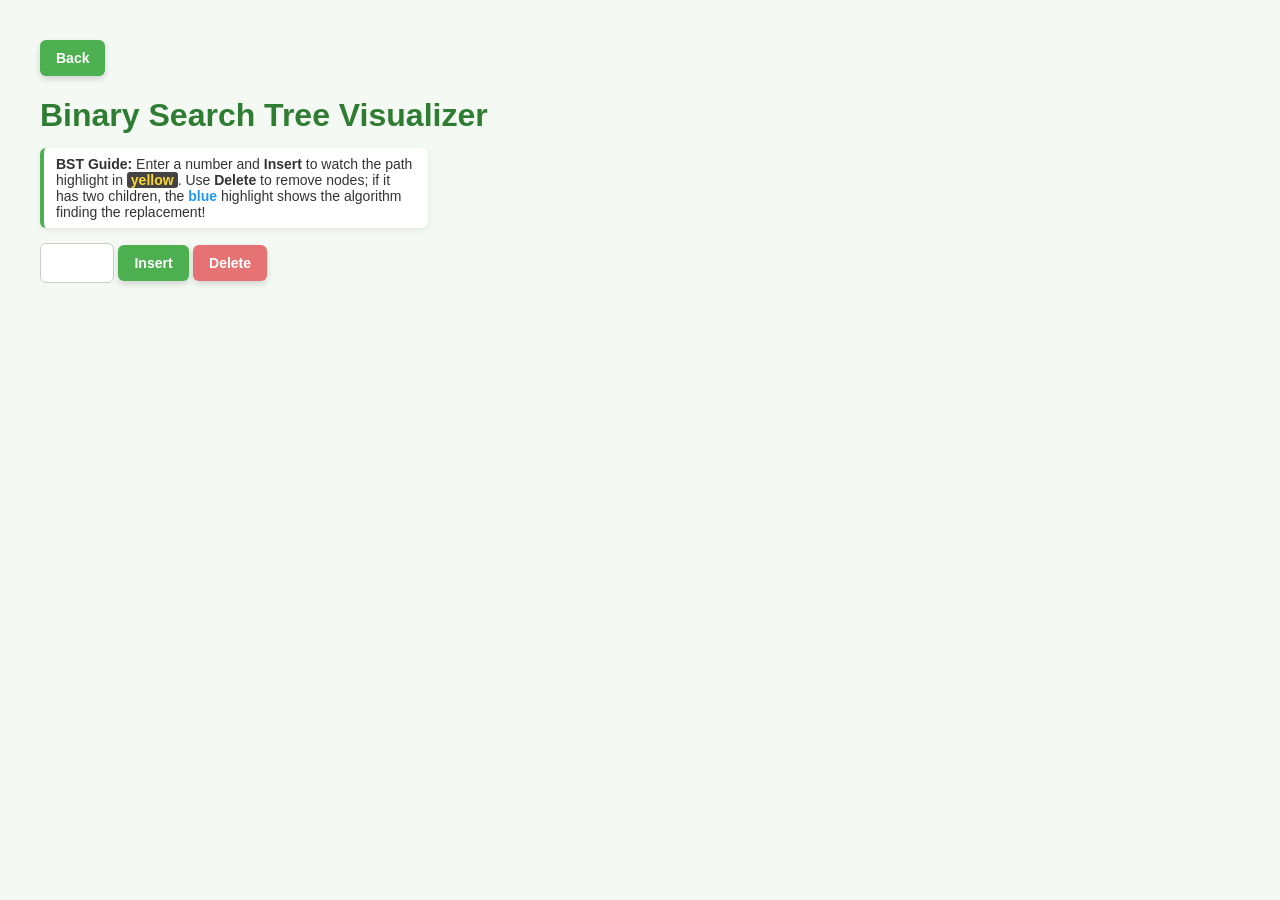
==== BST/index.html @ f6ad535e "added BST" ====
<!DOCTYPE html>
<html lang="en">
<head>
    <meta charset="UTF-8">
    <meta name="viewport" content="width=device-width, initial-scale=1.0">
    <title>Document</title>
    <style>
        #tree-display {
            position: relative;
            width: 100%;
            height: 500px;
            margin-top: 50px;
       
            border-radius: 10px;
            overflow: hidden;
            
        }
    
        .node {
            position: absolute;
            width: 40px;
            height: 40px;
            background-color: #4CAF50; /* Your green */
            color: white;
            border-radius: 50%;
            display: flex;
            align-items: center;
            justify-content: center;
            font-weight: bold;
            transition: all 0.5s ease;
            z-index: 2;
            border: 2px solid #2e7d32;
            transition: background-color 0.4s ease, transform 0.4s ease, left 0.5s ease, top 0.5s ease;
        }
    
        .node.traversing {
            background-color: #fdd835; /* Yellow for searching */
            transform: scale(1.2);
        }
    

        .edge {
            position: absolute;
            background-color: #2e7d32; /* Using your signature dark green */
            height: 2px;
            transform-origin: left center;
            z-index: 1; /* Behind the nodes */
            transition: all 0.5s ease;
        }

        body {
            font-family: 'Segoe UI', Tahoma, Geneva, Verdana, sans-serif;
            margin: 40px;
            background: #f4f9f4;
            color: #333;
        }
        
        h1 {
            color: #2e7d32;
            margin-bottom: 10px;
        }
        
        p {
            margin-bottom: 25px;
            font-size: 16px;
        }

        input {
            width: 4%;
            padding: 10px 12px;
            font-size: 16px;
        
            border: 1px solid #ccc;
            border-radius: 6px;
        
            outline: none;
            transition: border 0.2s ease, box-shadow 0.2s ease;
        }
        
        input:focus {
            border-color: #4CAF50;
            box-shadow: 0 0 5px rgba(76,175,80,0.4);
        }

        button {

            padding: 10px 16px;
        
            font-size: 14px;
            font-weight: 600;
        
            border: none;
            border-radius: 6px;
        
            background: #4CAF50;
            color: white;
        
            cursor: pointer;
        
            transition: background 0.2s ease, transform 0.1s ease, box-shadow 0.1s ease;
        
            box-shadow: 0 3px 6px rgba(0,0,0,0.15);
        }
        
        button:hover {
            background: #43a047;
        }
        
        button:active {
            transform: translateY(1px);
        }

        #hint {
            margin-bottom: 15px;
            width: 30%;
            font-size: 14px;
            background: white;
            padding: 8px 12px;
            border-radius: 6px;
            border-left: 4px solid #4CAF50;
            box-shadow: 0 2px 6px rgba(0,0,0,0.08);
        }
        
    </style>
</head>
<body>
    <button onclick="location.href='../index.html'">Back</button>
    <h1>Binary Search Tree Visualizer</h1>
    
    <p id="hint">
        <strong>BST Guide:</strong> Enter a number and <strong>Insert</strong> to watch the path highlight in 
        <span style="color: #fdd835; font-weight: bold; background: #444; padding: 0 4px; border-radius: 3px;">yellow</span>. 
        Use <strong>Delete</strong> to remove nodes; if it has two children, the 
        <span style="color: #2196F3; font-weight: bold;">blue</span> highlight shows the algorithm finding the replacement!
    </p>

    <div class="controls">
        <input type="number" id="bstInput">
        <button id="insertBtn">Insert</button>
        <button id="deleteBtn" style="background: #e57373;">Delete</button>
    </div>

    <div id="tree-display"></div>

    <script type="module" src="script.js"></script>
</body>
</html>
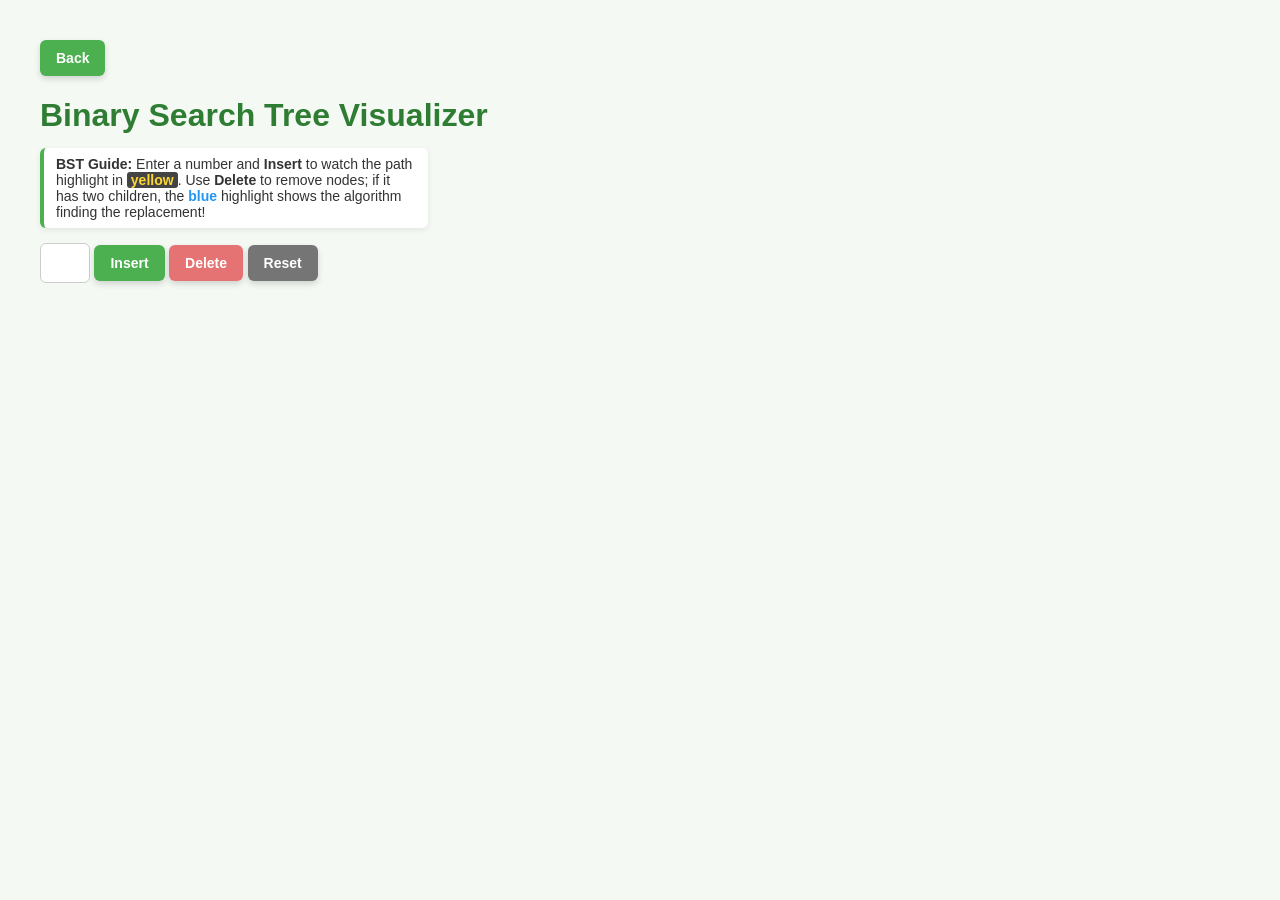
==== commit 3830fc60: "added merge sort visuals" ====
--- a/BST/index.html
+++ b/BST/index.html
@@ -1,147 +1,156 @@
 <!DOCTYPE html>
 <html lang="en">
-<head>
-    <meta charset="UTF-8">
-    <meta name="viewport" content="width=device-width, initial-scale=1.0">
+  <head>
+    <meta charset="UTF-8" />
+    <meta name="viewport" content="width=device-width, initial-scale=1.0" />
     <title>Document</title>
     <style>
-        #tree-display {
-            position: relative;
-            width: 100%;
-            height: 500px;
-            margin-top: 50px;
-       
-            border-radius: 10px;
-            overflow: hidden;
-            
-        }
-    
-        .node {
-            position: absolute;
-            width: 40px;
-            height: 40px;
-            background-color: #4CAF50; /* Your green */
-            color: white;
-            border-radius: 50%;
-            display: flex;
-            align-items: center;
-            justify-content: center;
-            font-weight: bold;
-            transition: all 0.5s ease;
-            z-index: 2;
-            border: 2px solid #2e7d32;
-            transition: background-color 0.4s ease, transform 0.4s ease, left 0.5s ease, top 0.5s ease;
-        }
-    
-        .node.traversing {
-            background-color: #fdd835; /* Yellow for searching */
-            transform: scale(1.2);
-        }
-    
+      #tree-display {
+        position: relative;
+        width: 100%;
+        height: 500px;
+        margin-top: 50px;
 
-        .edge {
-            position: absolute;
-            background-color: #2e7d32; /* Using your signature dark green */
-            height: 2px;
-            transform-origin: left center;
-            z-index: 1; /* Behind the nodes */
-            transition: all 0.5s ease;
-        }
+        border-radius: 10px;
+        overflow: hidden;
+      }
 
-        body {
-            font-family: 'Segoe UI', Tahoma, Geneva, Verdana, sans-serif;
-            margin: 40px;
-            background: #f4f9f4;
-            color: #333;
-        }
-        
-        h1 {
-            color: #2e7d32;
-            margin-bottom: 10px;
-        }
-        
-        p {
-            margin-bottom: 25px;
-            font-size: 16px;
-        }
+      .node {
+        position: absolute;
+        width: 40px;
+        height: 40px;
+        background-color: #4caf50; /* Your green */
+        color: white;
+        border-radius: 50%;
+        display: flex;
+        align-items: center;
+        justify-content: center;
+        font-weight: bold;
+        transition: all 0.5s ease;
+        z-index: 2;
+        border: 2px solid #2e7d32;
+        transition: background-color 0.4s ease, transform 0.4s ease,
+          left 0.5s ease, top 0.5s ease;
+      }
 
-        input {
-            width: 4%;
-            padding: 10px 12px;
-            font-size: 16px;
-        
-            border: 1px solid #ccc;
-            border-radius: 6px;
-        
-            outline: none;
-            transition: border 0.2s ease, box-shadow 0.2s ease;
-        }
-        
-        input:focus {
-            border-color: #4CAF50;
-            box-shadow: 0 0 5px rgba(76,175,80,0.4);
-        }
+      .node.traversing {
+        background-color: #fdd835; /* Yellow for searching */
+        transform: scale(1.2);
+      }
 
-        button {
+      .edge {
+        position: absolute;
+        background-color: #2e7d32; /* Using your signature dark green */
+        height: 2px;
+        transform-origin: left center;
+        z-index: 1; /* Behind the nodes */
+        transition: all 0.5s ease;
+      }
 
-            padding: 10px 16px;
-        
-            font-size: 14px;
-            font-weight: 600;
-        
-            border: none;
-            border-radius: 6px;
-        
-            background: #4CAF50;
-            color: white;
-        
-            cursor: pointer;
-        
-            transition: background 0.2s ease, transform 0.1s ease, box-shadow 0.1s ease;
-        
-            box-shadow: 0 3px 6px rgba(0,0,0,0.15);
-        }
-        
-        button:hover {
-            background: #43a047;
-        }
-        
-        button:active {
-            transform: translateY(1px);
-        }
+      body {
+        font-family: "Segoe UI", Tahoma, Geneva, Verdana, sans-serif;
+        margin: 40px;
+        background: #f4f9f4;
+        color: #333;
+      }
 
-        #hint {
-            margin-bottom: 15px;
-            width: 30%;
-            font-size: 14px;
-            background: white;
-            padding: 8px 12px;
-            border-radius: 6px;
-            border-left: 4px solid #4CAF50;
-            box-shadow: 0 2px 6px rgba(0,0,0,0.08);
-        }
-        
+      h1 {
+        color: #2e7d32;
+        margin-bottom: 10px;
+      }
+
+      p {
+        margin-bottom: 25px;
+        font-size: 16px;
+      }
+
+      input {
+        width: 2%;
+        padding: 10px 12px;
+        font-size: 16px;
+
+        border: 1px solid #ccc;
+        border-radius: 6px;
+
+        outline: none;
+        transition: border 0.2s ease, box-shadow 0.2s ease;
+      }
+
+      input:focus {
+        border-color: #4caf50;
+        box-shadow: 0 0 5px rgba(76, 175, 80, 0.4);
+      }
+
+      button {
+        padding: 10px 16px;
+
+        font-size: 14px;
+        font-weight: 600;
+
+        border: none;
+        border-radius: 6px;
+
+        background: #4caf50;
+        color: white;
+
+        cursor: pointer;
+
+        transition: background 0.2s ease, transform 0.1s ease,
+          box-shadow 0.1s ease;
+
+        box-shadow: 0 3px 6px rgba(0, 0, 0, 0.15);
+      }
+
+      button:hover {
+        background: #43a047;
+      }
+
+      button:active {
+        transform: translateY(1px);
+      }
+
+      #hint {
+        margin-bottom: 15px;
+        width: 30%;
+        font-size: 14px;
+        background: white;
+        padding: 8px 12px;
+        border-radius: 6px;
+        border-left: 4px solid #4caf50;
+        box-shadow: 0 2px 6px rgba(0, 0, 0, 0.08);
+      }
     </style>
-</head>
-<body>
+  </head>
+  <body>
     <button onclick="location.href='../index.html'">Back</button>
     <h1>Binary Search Tree Visualizer</h1>
-    
+
     <p id="hint">
-        <strong>BST Guide:</strong> Enter a number and <strong>Insert</strong> to watch the path highlight in 
-        <span style="color: #fdd835; font-weight: bold; background: #444; padding: 0 4px; border-radius: 3px;">yellow</span>. 
-        Use <strong>Delete</strong> to remove nodes; if it has two children, the 
-        <span style="color: #2196F3; font-weight: bold;">blue</span> highlight shows the algorithm finding the replacement!
+      <strong>BST Guide:</strong> Enter a number and <strong>Insert</strong> to
+      watch the path highlight in
+      <span
+        style="
+          color: #fdd835;
+          font-weight: bold;
+          background: #444;
+          padding: 0 4px;
+          border-radius: 3px;
+        "
+        >yellow</span
+      >. Use <strong>Delete</strong> to remove nodes; if it has two children,
+      the <span style="color: #2196f3; font-weight: bold">blue</span> highlight
+      shows the algorithm finding the replacement!
     </p>
 
     <div class="controls">
-        <input type="number" id="bstInput">
-        <button id="insertBtn">Insert</button>
-        <button id="deleteBtn" style="background: #e57373;">Delete</button>
+      <input type="number" id="bstInput" />
+      <button id="insertBtn">Insert</button>
+      <button id="deleteBtn" style="background: #e57373">Delete</button>
+      <button id="reset" style="background: #757575">Reset</button>
     </div>
 
     <div id="tree-display"></div>
 
     <script type="module" src="script.js"></script>
-</body>
-</html>+  </body>
+</html>
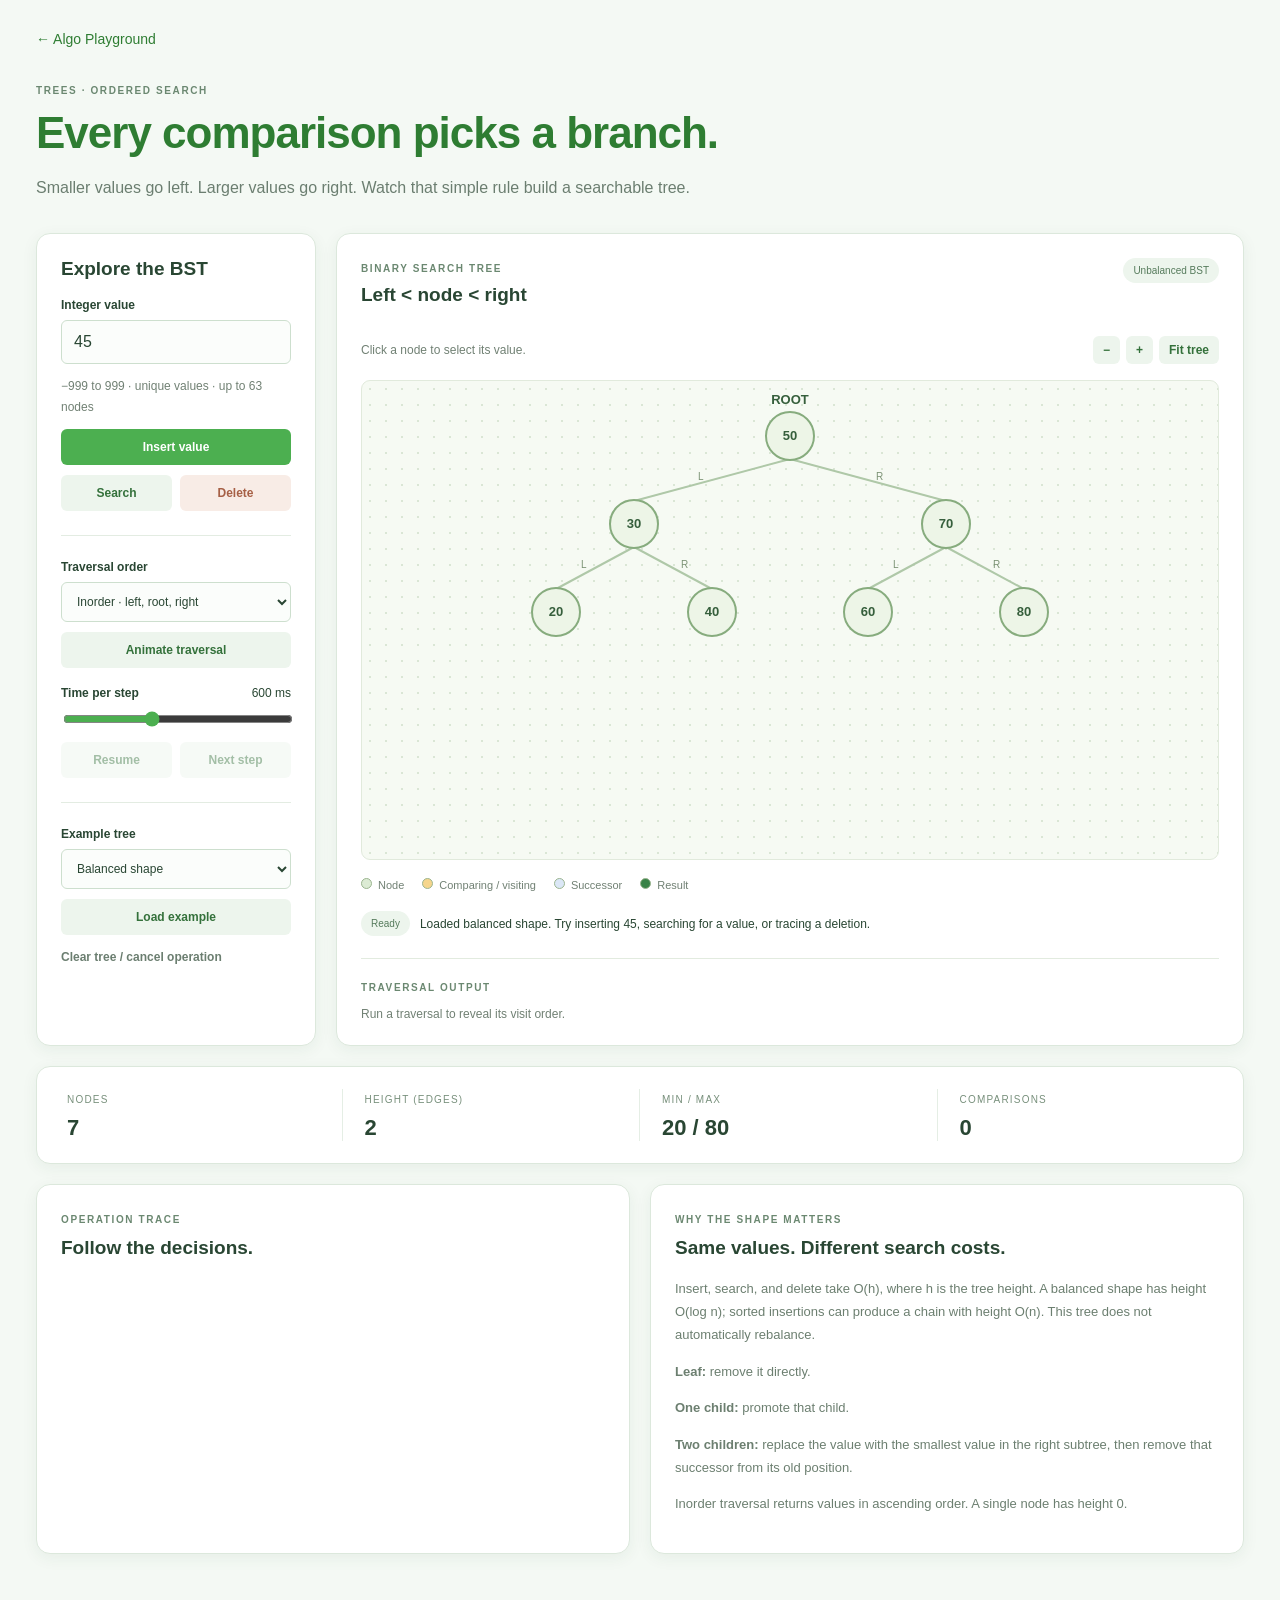
==== commit d49d98cd: "updated UI/UX" ====
--- a/BST/index.html
+++ b/BST/index.html
@@ -1,156 +1,14 @@
 <!DOCTYPE html>
-<html lang="en">
-  <head>
-    <meta charset="UTF-8" />
-    <meta name="viewport" content="width=device-width, initial-scale=1.0" />
-    <title>Document</title>
-    <style>
-      #tree-display {
-        position: relative;
-        width: 100%;
-        height: 500px;
-        margin-top: 50px;
-
-        border-radius: 10px;
-        overflow: hidden;
-      }
-
-      .node {
-        position: absolute;
-        width: 40px;
-        height: 40px;
-        background-color: #4caf50; /* Your green */
-        color: white;
-        border-radius: 50%;
-        display: flex;
-        align-items: center;
-        justify-content: center;
-        font-weight: bold;
-        transition: all 0.5s ease;
-        z-index: 2;
-        border: 2px solid #2e7d32;
-        transition: background-color 0.4s ease, transform 0.4s ease,
-          left 0.5s ease, top 0.5s ease;
-      }
-
-      .node.traversing {
-        background-color: #fdd835; /* Yellow for searching */
-        transform: scale(1.2);
-      }
-
-      .edge {
-        position: absolute;
-        background-color: #2e7d32; /* Using your signature dark green */
-        height: 2px;
-        transform-origin: left center;
-        z-index: 1; /* Behind the nodes */
-        transition: all 0.5s ease;
-      }
-
-      body {
-        font-family: "Segoe UI", Tahoma, Geneva, Verdana, sans-serif;
-        margin: 40px;
-        background: #f4f9f4;
-        color: #333;
-      }
-
-      h1 {
-        color: #2e7d32;
-        margin-bottom: 10px;
-      }
-
-      p {
-        margin-bottom: 25px;
-        font-size: 16px;
-      }
-
-      input {
-        width: 2%;
-        padding: 10px 12px;
-        font-size: 16px;
-
-        border: 1px solid #ccc;
-        border-radius: 6px;
-
-        outline: none;
-        transition: border 0.2s ease, box-shadow 0.2s ease;
-      }
-
-      input:focus {
-        border-color: #4caf50;
-        box-shadow: 0 0 5px rgba(76, 175, 80, 0.4);
-      }
-
-      button {
-        padding: 10px 16px;
-
-        font-size: 14px;
-        font-weight: 600;
-
-        border: none;
-        border-radius: 6px;
-
-        background: #4caf50;
-        color: white;
-
-        cursor: pointer;
-
-        transition: background 0.2s ease, transform 0.1s ease,
-          box-shadow 0.1s ease;
-
-        box-shadow: 0 3px 6px rgba(0, 0, 0, 0.15);
-      }
-
-      button:hover {
-        background: #43a047;
-      }
-
-      button:active {
-        transform: translateY(1px);
-      }
-
-      #hint {
-        margin-bottom: 15px;
-        width: 30%;
-        font-size: 14px;
-        background: white;
-        padding: 8px 12px;
-        border-radius: 6px;
-        border-left: 4px solid #4caf50;
-        box-shadow: 0 2px 6px rgba(0, 0, 0, 0.08);
-      }
-    </style>
-  </head>
-  <body>
-    <button onclick="location.href='../index.html'">Back</button>
-    <h1>Binary Search Tree Visualizer</h1>
-
-    <p id="hint">
-      <strong>BST Guide:</strong> Enter a number and <strong>Insert</strong> to
-      watch the path highlight in
-      <span
-        style="
-          color: #fdd835;
-          font-weight: bold;
-          background: #444;
-          padding: 0 4px;
-          border-radius: 3px;
-        "
-        >yellow</span
-      >. Use <strong>Delete</strong> to remove nodes; if it has two children,
-      the <span style="color: #2196f3; font-weight: bold">blue</span> highlight
-      shows the algorithm finding the replacement!
-    </p>
-
-    <div class="controls">
-      <input type="number" id="bstInput" />
-      <button id="insertBtn">Insert</button>
-      <button id="deleteBtn" style="background: #e57373">Delete</button>
-      <button id="reset" style="background: #757575">Reset</button>
-    </div>
-
-    <div id="tree-display"></div>
-
-    <script type="module" src="script.js"></script>
-  </body>
-</html>
+<html lang="en"><head><meta charset="UTF-8"><meta name="viewport" content="width=device-width, initial-scale=1.0"><title>Binary Search Tree · Algo Playground</title><link rel="stylesheet" href="style.css"><script src="BST.js" defer></script><script src="script.js" defer></script></head><body><main>
+<a class="back" href="../index.html">← Algo Playground</a><header><span class="eyebrow">TREES · ORDERED SEARCH</span><h1>Every comparison picks a branch.</h1><p>Smaller values go left. Larger values go right. Watch that simple rule build a searchable tree.</p></header>
+<div class="workspace"><aside class="panel controls"><h2>Explore the BST</h2><form id="value-form"><label for="bstInput">Integer value</label><input id="bstInput" type="number" min="-999" max="999" step="1" value="45" required><p class="muted">−999 to 999 · unique values · up to 63 nodes</p><button id="insertBtn" class="primary">Insert value</button></form><div class="actions"><button id="searchBtn" class="secondary">Search</button><button id="deleteBtn" class="pop">Delete</button></div>
+<hr><label for="order">Traversal order</label><select id="order"><option value="inorder">Inorder · left, root, right</option><option value="preorder">Preorder · root, left, right</option><option value="postorder">Postorder · left, right, root</option></select><button id="traverse" class="secondary wide">Animate traversal</button>
+<label for="speed">Time per step <output id="speed-value">600 ms</output></label><input id="speed" type="range" min="50" max="1500" step="50" value="600"><div class="actions"><button id="pause" class="secondary" disabled>Pause</button><button id="next" class="secondary" disabled>Next step</button></div>
+<hr><label for="example">Example tree</label><select id="example"><option value="balanced">Balanced shape</option><option value="skewed">Sorted inserts · skewed</option><option value="random">Random values</option></select><button id="load" class="secondary wide">Load example</button><button id="reset" class="text-button">Clear tree / cancel operation</button></aside>
+<section class="panel tree-panel"><div class="heading"><div><span class="eyebrow">BINARY SEARCH TREE</span><h2>Left &lt; node &lt; right</h2></div><span class="badge">Unbalanced BST</span></div><div class="tree-tools"><span>Click a node to select its value.</span><button id="zoom-out" class="secondary" aria-label="Zoom out">−</button><button id="zoom-in" class="secondary" aria-label="Zoom in">+</button><button id="fit" class="secondary">Fit tree</button></div>
+<div id="tree-display" tabindex="0" aria-label="Scrollable binary search tree"><svg id="tree" role="group" aria-label="Tree nodes and branches"></svg><p id="empty" hidden>The tree is empty. Insert a value to create its root.</p></div>
+<div class="legend"><span><i class="dot"></i>Node</span><span><i class="dot active"></i>Comparing / visiting</span><span><i class="dot successor"></i>Successor</span><span><i class="dot found"></i>Result</span></div>
+<div class="status-line"><span id="phase" class="badge">Ready</span><p id="status" role="status">Try searching for 60, inserting 45, or deleting 50 to explore successor replacement.</p></div><div class="traversal"><span class="eyebrow">TRAVERSAL OUTPUT</span><div id="output" aria-label="Traversal output">Run a traversal to reveal its visit order.</div></div></section></div>
+<section class="stats"><div><span>NODES</span><strong id="count">0</strong></div><div><span>HEIGHT (EDGES)</span><strong id="height">—</strong></div><div><span>MIN / MAX</span><strong id="bounds">—</strong></div><div><span>COMPARISONS</span><strong id="comparisons">0</strong></div></section>
+<div class="bottom"><section class="panel"><span class="eyebrow">OPERATION TRACE</span><h2>Follow the decisions.</h2><ol id="trace"><li>Your next operation will appear here.</li></ol></section><section class="panel lesson"><div><span class="eyebrow">WHY THE SHAPE MATTERS</span><h2>Same values. Different search costs.</h2><p>Insert, search, and delete take O(h), where h is the tree height. A balanced shape has height O(log n); sorted insertions can produce a chain with height O(n). This tree does not automatically rebalance.</p></div><div><p><b>Leaf:</b> remove it directly.</p><p><b>One child:</b> promote that child.</p><p><b>Two children:</b> replace the value with the smallest value in the right subtree, then remove that successor from its old position.</p><p>Inorder traversal returns values in ascending order. A single node has height 0.</p></div></section></div>
+</main></body></html>
--- a/BST/style.css
+++ b/BST/style.css
@@ -0,0 +1,2 @@
+@import url('../Stack/style.css');
+.workspace{grid-template-columns:280px minmax(0,1fr)}select{width:100%;font:inherit;font-size:12px;color:inherit;background:#fbfdfb;border:1px solid #cddfce;padding:11px;border-radius:6px}.wide{margin-top:10px}.tree-tools{display:flex;align-items:center;gap:6px;margin:10px 0 16px}.tree-tools span{font-size:12px;color:#718174;margin-right:auto}.tree-tools button{padding:7px 10px}#tree-display{height:480px;overflow:auto;border:1px solid #e1eadc;border-radius:9px;background:radial-gradient(#dae6d5 .8px,transparent .8px),#f6faf3;background-size:16px 16px;position:relative}svg{display:block;margin:auto;overflow:visible}.edge{stroke:#afc8a8;stroke-width:2;fill:none}.edge-label{fill:#7b9274;font:10px 'Segoe UI',sans-serif}.node{cursor:pointer}.node circle{fill:#edf5e7;stroke:#87ac7e;stroke-width:2;transition:fill .2s,stroke .2s}.node text{fill:#365f3c;font:600 13px 'Segoe UI',sans-serif;text-anchor:middle;dominant-baseline:middle}.node.active circle{fill:#f5d58c;stroke:#b88b32}.node.successor circle{fill:#dbe7f6;stroke:#728eaf}.node.found circle{fill:#398247;stroke:#2e6b38}.node.found text{fill:white}.node:focus{outline:none}.node:focus circle{stroke:#b88b32;stroke-width:4}.legend{display:flex;gap:18px;flex-wrap:wrap;font-size:11px;color:#718174;margin:18px 0}.dot{display:inline-block;width:11px;height:11px;background:#dcebd4;border:1px solid #9bb590;border-radius:50%;margin-right:6px}.dot.active{background:#f5d58c}.dot.successor{background:#dbe7f6}.dot.found{background:#398247}.traversal{border-top:1px solid #e2ebdf;margin-top:20px;padding-top:18px}#output{display:flex;gap:6px;flex-wrap:wrap;font-size:12px;color:#718174;margin-top:12px}#output span{padding:6px 9px;border-radius:5px;background:#e9f2e3;color:#3f6944;font-family:monospace}.bottom{display:grid;grid-template-columns:1fr 1fr;gap:20px}.bottom h2{margin-top:10px}.bottom .lesson{display:block}.bottom .lesson p{font-size:13px}#trace{font-size:13px;line-height:1.8;color:#6b7f6d;padding-left:22px;max-height:300px;overflow:auto}#trace li{padding:4px 0}#trace li:last-child{color:#2e7d32;font-weight:600}#empty{padding:100px 25px;text-align:center;color:#7e9277;font-size:14px}.stats strong{font-size:22px}@media(max-width:800px){.workspace,.bottom{grid-template-columns:1fr}.tree-tools{flex-wrap:wrap}.tree-tools span{width:100%}#tree-display{height:400px}.stats strong{font-size:18px}}@media(prefers-reduced-motion:reduce){.node circle{transition:none}}
